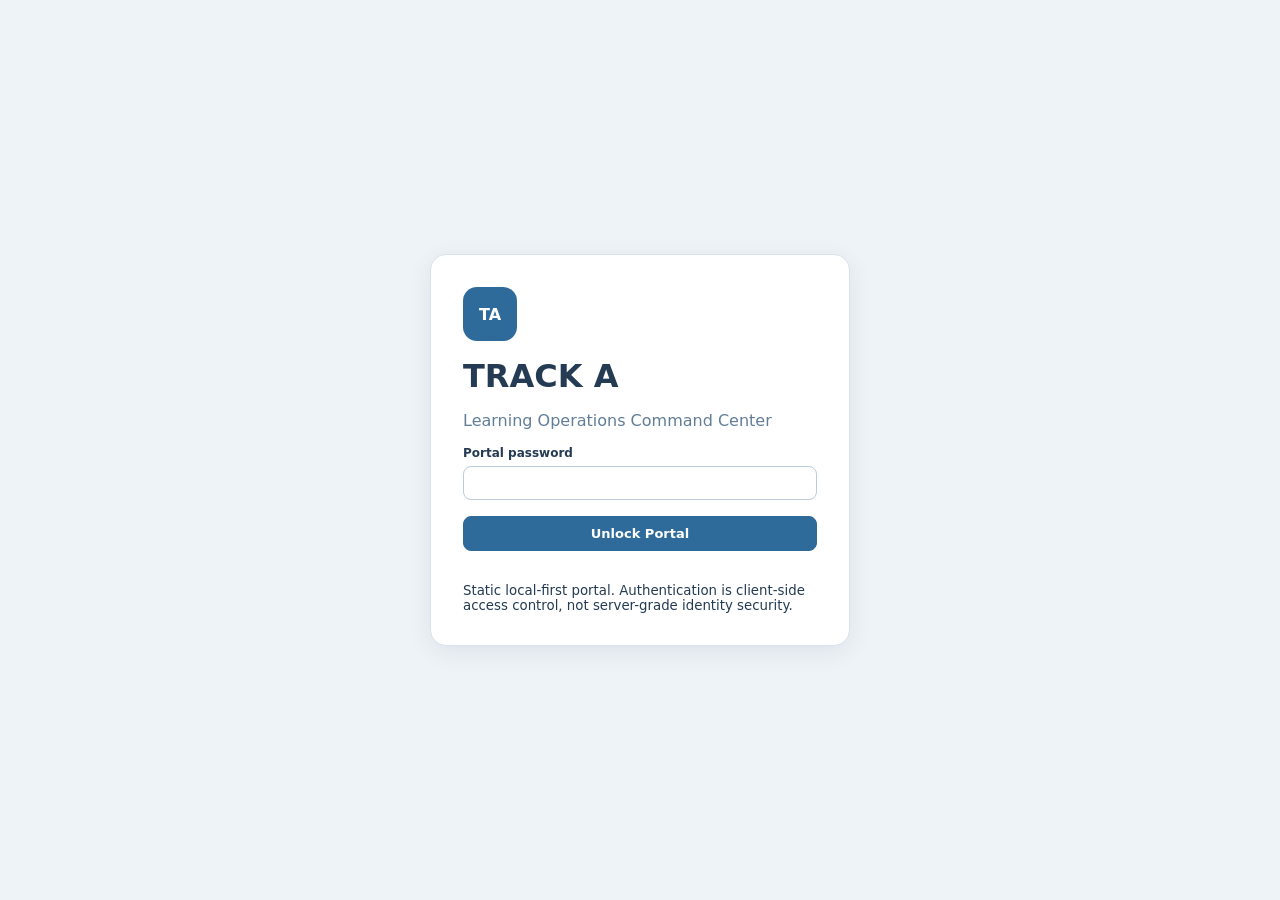
==== index.html @ 4247a79a "initial commit" ====
<!doctype html><html lang="en"><head><meta charset="utf-8"><meta name="viewport" content="width=device-width,initial-scale=1"><meta name="theme-color" content="#102a43"><title>Track A — Learning Operations Command Center</title><link rel="stylesheet" href="./css/variables.css?v=darkfix6"><link rel="stylesheet" href="./css/layout.css?v=darkfix6"><link rel="stylesheet" href="./css/components.css?v=darkfix6"><link rel="stylesheet" href="./css/responsive.css?v=darkfix6"><link rel="stylesheet" href="./css/advanced.css?v=darkfix6"></head>
<body>
<div id="login" class="auth-shell"><form id="loginForm" class="auth-card"><div class="brand-mark">TA</div><h1>TRACK A</h1><p>Learning Operations Command Center</p><label>Portal password<input id="loginPassword" type="password" autocomplete="current-password" required></label><button class="btn primary" type="submit">Unlock Portal</button><p id="loginError" class="error" role="alert"></p><small>Static local-first portal. Authentication is client-side access control, not server-grade identity security.</small></form></div>
<div id="app" class="app-shell hidden">
<aside class="sidebar"><div class="brand"><span class="brand-mark small">TA</span><div><strong>TRACK A</strong><small>Learning Operations</small></div></div><nav id="nav" aria-label="Primary"></nav><div class="sidebar-foot"><span id="saveState" class="save-state">Saved</span><button id="lockPortal" class="btn ghost">Lock Portal</button></div></aside>
<header class="topbar"><button id="menuBtn" class="icon-btn" aria-label="Toggle navigation">☰</button><div><h1 id="pageTitle">Command Center</h1><p id="pageSubtitle">Execution, evidence and readiness</p></div><div class="top-actions"><div class="theme-menu" aria-label="Theme selector">
<button class="theme-trigger" type="button" aria-label="Choose theme" title="Choose theme">◐</button>
<div class="theme-popover" role="group" aria-label="Themes">
<button class="theme-btn active" data-theme="default" type="button">Classic</button>
<button class="theme-btn" data-theme="ocean" type="button">Ocean</button>
<button class="theme-btn" data-theme="forest" type="button">Forest</button>
<button class="theme-btn" data-theme="warm" type="button">Warm</button>
<button class="theme-btn" data-theme="night" type="button">Night</button>
</div></div><span id="modeBadge" class="badge">DRAFT</span><button id="quickSession" class="btn primary">Start Focus Session</button></div></header>
<main id="view" class="view" tabindex="-1"></main>
<aside id="focusDock" class="focus-dock" aria-label="Focus clock">
  <button id="focusDockToggle" class="focus-dock-handle" type="button" aria-label="Open focus clock">◷</button>
  <div class="focus-dock-panel">
    <div class="focus-dock-head"><div><span>FOCUS CLOCK</span><strong id="focusClock">25:00</strong></div><button id="focusDockClose" class="icon-btn" type="button">×</button></div>
    <div class="focus-presets"><button data-focus-min="25" type="button">25m</button><button data-focus-min="50" type="button">50m</button><button data-focus-min="90" type="button">90m</button></div>
    <div class="focus-actions"><button id="focusStart" class="btn primary" type="button">Start</button><button id="focusPause" class="btn" type="button">Pause</button><button id="focusReset" class="btn" type="button">Reset</button></div>
<button id="deepFocusToggle" class="btn focus-wide" type="button">Enter Deep Focus</button>
<label class="focus-objective">Distraction parking lot<input id="quickDistraction" type="text" placeholder="Capture it and return to study"></label>
<div id="quickDistractionList" class="quick-distraction-list"></div>
    <label class="focus-objective">Current objective<input id="focusObjective" type="text" placeholder="One clear outcome for this session"></label>
    <blockquote id="focusQuote" class="focus-quote"></blockquote>
    <button id="newQuote" class="quote-refresh" type="button">Another thought</button>
  </div>
</aside>
</div>
<div id="toast" class="toast" role="status" aria-live="polite"></div>
<div id="modalRoot"></div>
<script src="./app.bundle.js?v=darkfix6"></script></body></html>
---- css/variables.css ----
:root{--navy:#102a43;--blue:#2f6b9a;--cyan:#4c9fbe;--green:#3f8f62;--amber:#d99b2b;--orange:#d66a3a;--purple:#7057a3;--red:#b84a4a;--ink:#243b53;--muted:#627d98;--bg:#f4f7fa;--surface:#fff;--line:#d9e2ec;--soft:#eaf2f8;--radius:12px;--shadow:0 6px 24px rgba(16,42,67,.08);--sidebar:250px;--focus:0 0 0 3px rgba(47,107,154,.22)}*{box-sizing:border-box}html{font-family:Inter,ui-sans-serif,system-ui,-apple-system,"Segoe UI",sans-serif;color:var(--ink);background:var(--bg)}body{margin:0}button,input,select,textarea{font:inherit}button:focus-visible,input:focus-visible,select:focus-visible,textarea:focus-visible,a:focus-visible{outline:none;box-shadow:var(--focus)}.hidden{display:none!important}
---- css/layout.css ----
.app-shell{min-height:100vh;display:grid;grid-template-columns:var(--sidebar) 1fr;grid-template-rows:72px 1fr}.sidebar{grid-row:1/3;background:var(--navy);color:#fff;padding:18px 12px;display:flex;flex-direction:column;position:sticky;top:0;height:100vh;z-index:20}.brand{display:flex;align-items:center;gap:10px;padding:0 8px 18px}.brand small,.brand strong{display:block}.brand small{opacity:.72;font-size:11px;margin-top:2px}.brand-mark{display:grid;place-items:center;width:54px;height:54px;border-radius:14px;background:var(--blue);color:#fff;font-weight:800}.brand-mark.small{width:38px;height:38px;border-radius:10px}.sidebar nav{display:grid;gap:3px;overflow:auto;padding-right:2px}.nav-btn{border:0;background:transparent;color:#d9e2ec;text-align:left;padding:9px 10px;border-radius:8px;font-size:13px;cursor:pointer}.nav-btn:hover,.nav-btn.active{background:rgba(255,255,255,.12);color:#fff}.sidebar-foot{margin-top:auto;display:grid;gap:8px;padding-top:12px}.topbar{grid-column:2;display:flex;align-items:center;gap:14px;padding:0 24px;background:rgba(255,255,255,.96);border-bottom:1px solid var(--line);position:sticky;top:0;z-index:15}.topbar h1{font-size:18px;margin:0}.topbar p{font-size:12px;color:var(--muted);margin:2px 0 0}.top-actions{margin-left:auto;display:flex;align-items:center;gap:10px}.view{grid-column:2;padding:24px;max-width:1600px;width:100%;margin:0 auto}.grid{display:grid;gap:16px}.grid.kpis{grid-template-columns:repeat(4,minmax(0,1fr))}.grid.two{grid-template-columns:repeat(2,minmax(0,1fr))}.grid.three{grid-template-columns:repeat(3,minmax(0,1fr))}.span-2{grid-column:span 2}.section-stack{display:grid;gap:18px}.auth-shell{min-height:100vh;display:grid;place-items:center;padding:20px;background:#eef3f7}.auth-card{width:min(420px,100%);background:#fff;padding:32px;border:1px solid var(--line);border-radius:16px;box-shadow:var(--shadow);display:grid;gap:16px}.auth-card h1{margin:0}.auth-card p{margin:0;color:var(--muted)}
---- css/components.css ----
.card{background:var(--surface);border:1px solid var(--line);border-radius:var(--radius);box-shadow:var(--shadow);padding:18px;min-width:0}.card h2,.card h3{margin:0 0 12px}.card h2{font-size:16px}.card h3{font-size:14px}.kpi{padding:16px}.kpi .label{font-size:11px;color:var(--muted);text-transform:uppercase;letter-spacing:.05em}.kpi .value{font-size:26px;font-weight:750;margin-top:6px}.kpi .hint{font-size:11px;color:var(--muted);margin-top:3px}.btn{border:1px solid var(--line);background:#fff;color:var(--ink);padding:9px 13px;border-radius:8px;cursor:pointer;font-weight:650;font-size:13px}.btn:hover{filter:brightness(.98)}.btn.primary{background:var(--blue);border-color:var(--blue);color:#fff}.btn.danger{background:var(--red);border-color:var(--red);color:#fff}.btn.ghost{background:transparent;color:inherit;border-color:rgba(255,255,255,.22)}.btn:disabled{opacity:.5;cursor:not-allowed}.icon-btn{border:0;background:transparent;font-size:20px;cursor:pointer;display:none}.badge,.status{display:inline-flex;align-items:center;border-radius:999px;padding:4px 8px;font-size:11px;font-weight:700;background:var(--soft);color:var(--blue)}.status.mastered{background:#e5f4ea;color:#276c45}.status.review{background:#fff4d6;color:#8b6200}.status.learning{background:#e6f1f8;color:#285d82}.status.blocked{background:#f8e7e7;color:#8b3030}.toolbar{display:flex;gap:10px;align-items:center;flex-wrap:wrap;margin-bottom:14px}.toolbar .grow{flex:1}.field,label{display:grid;gap:6px;font-size:12px;font-weight:650;color:var(--ink)}input,select,textarea{width:100%;border:1px solid #bcccdc;border-radius:8px;background:#fff;padding:9px 10px;color:var(--ink)}textarea{min-height:92px;resize:vertical}.form-grid{display:grid;grid-template-columns:repeat(2,minmax(0,1fr));gap:14px}.table-wrap{overflow:auto;border:1px solid var(--line);border-radius:10px;background:#fff}table{border-collapse:collapse;width:100%;font-size:12px}th{position:sticky;top:0;background:#edf3f8;color:var(--navy);text-align:left;padding:10px;border-bottom:1px solid var(--line);white-space:nowrap}td{padding:9px 10px;border-bottom:1px solid #edf2f7;vertical-align:top}tr:hover td{background:#fafcfe}.progress{height:8px;background:#e8eef4;border-radius:999px;overflow:hidden}.progress>span{display:block;height:100%;background:var(--green)}.chart{width:100%;height:260px;display:block}.empty{padding:28px;text-align:center;color:var(--muted);border:1px dashed #bcccdc;border-radius:10px}.callout{border-left:4px solid var(--blue);background:#f6f9fc;padding:12px 14px;border-radius:8px}.callout.warn{border-color:var(--amber)}.callout.danger{border-color:var(--red)}.list{display:grid;gap:8px}.list-item{padding:11px;border:1px solid var(--line);border-radius:8px;background:#fff}.list-item strong{display:block}.list-item small{color:var(--muted)}.metric-row{display:grid;grid-template-columns:180px 1fr 55px;gap:10px;align-items:center;margin:10px 0;font-size:12px}.timer{font-size:44px;font-variant-numeric:tabular-nums;font-weight:750;letter-spacing:.03em}.focus-mode .sidebar,.focus-mode .topbar .top-actions{display:none}.focus-mode .app-shell{grid-template-columns:1fr}.focus-mode .topbar,.focus-mode .view{grid-column:1}.toast{position:fixed;right:20px;bottom:20px;background:var(--navy);color:#fff;padding:11px 14px;border-radius:8px;opacity:0;transform:translateY(8px);transition:.2s;z-index:100}.toast.show{opacity:1;transform:none}.modal-backdrop{position:fixed;inset:0;background:rgba(16,42,67,.55);display:grid;place-items:center;padding:20px;z-index:90}.modal{background:#fff;width:min(760px,100%);max-height:88vh;overflow:auto;border-radius:14px;padding:22px;box-shadow:var(--shadow)}.modal-head{display:flex;align-items:center;justify-content:space-between;gap:12px}.diff{font-family:ui-monospace,SFMono-Regular,Consolas,monospace;font-size:12px;white-space:pre-wrap;background:#f7f9fb;padding:12px;border-radius:8px}.save-state{font-size:11px;color:#d9e2ec}.error{color:var(--red)!important;font-size:12px}.note-card{display:grid;gap:8px}.note-meta{display:flex;gap:8px;color:var(--muted);font-size:11px}.scenario-step{counter-increment:step}.scenario-step::before{content:counter(step);display:inline-grid;place-items:center;width:22px;height:22px;background:var(--blue);color:#fff;border-radius:50%;margin-right:8px;font-size:11px}.scenario-flow{counter-reset:step;display:grid;gap:10px}.pill-row{display:flex;gap:6px;flex-wrap:wrap}.pill{font-size:11px;padding:4px 7px;border-radius:999px;background:#edf3f8}.commit-item{display:flex;justify-content:space-between;gap:12px;padding:9px 0;border-bottom:1px solid var(--line)}
---- css/responsive.css ----
@media(max-width:1100px){.grid.kpis{grid-template-columns:repeat(2,1fr)}.grid.three{grid-template-columns:1fr 1fr}.span-2{grid-column:auto}}@media(max-width:760px){.app-shell{grid-template-columns:1fr;grid-template-rows:64px 1fr}.sidebar{position:fixed;left:-270px;width:250px;transition:.2s}.sidebar.open{left:0}.topbar,.view{grid-column:1}.view{padding:14px}.topbar{padding:0 14px}.icon-btn{display:block}.topbar p{display:none}.top-actions .badge{display:none}.grid.kpis,.grid.two,.grid.three,.form-grid{grid-template-columns:1fr}.metric-row{grid-template-columns:120px 1fr 45px}.timer{font-size:36px}.table-wrap table{min-width:760px}.auth-card{padding:24px}}
---- css/advanced.css ----
/* Advanced command-center layer */
:root{--surface-2:#f7fafc;--ring-track:#e6edf3;--shadow-soft:0 8px 28px rgba(16,42,67,.08)}
body[data-theme="ocean"]{--bg:#eef7fb;--surface:#fff;--navy:#123b56;--blue:#287aa1;--green:#3b8c78}
body[data-theme="forest"]{--bg:#f2f7f3;--surface:#fff;--navy:#173f35;--blue:#3d7568;--green:#4f8a61}
body[data-theme="warm"]{--bg:#fff8ef;--surface:#fffdf9;--navy:#50372c;--blue:#8a6249;--green:#73865b}
body[data-theme="night"]{--bg:#111923;--surface:#182431;--navy:#e7f0f7;--blue:#63a9d2;--green:#70bd8d;--ink:#e6edf3;--muted:#9fb3c8;--line:#2d4052;--surface-2:#1e2c3a;--ring-track:#2a3c4d}
body{background:var(--bg);color:var(--ink);transition:background .2s ease}
.card{box-shadow:var(--shadow-soft)}
.dashboard-hero{display:grid;grid-template-columns:minmax(0,1.6fr) minmax(280px,.8fr);gap:18px;padding:22px;border:1px solid var(--line);background:var(--surface);border-radius:16px}
.hero-copy h2{font-size:clamp(22px,2.4vw,34px);margin:0 0 8px;color:var(--navy)}
.hero-copy p{max-width:720px;color:var(--muted);margin:0}
.hero-actions{display:flex;gap:10px;flex-wrap:wrap;margin-top:18px}
.quote-panel{border-left:4px solid var(--blue);padding:12px 14px;background:var(--surface-2);border-radius:8px}
.quote-panel blockquote{margin:0;font-size:15px;line-height:1.55}
.quote-panel cite{display:block;margin-top:8px;color:var(--muted);font-size:12px}
.progress-ring{--p:0;--ring:var(--green);width:104px;height:104px;border-radius:50%;display:grid;place-items:center;background:conic-gradient(var(--ring) calc(var(--p)*1%),var(--ring-track) 0);position:relative;margin:auto}
.progress-ring:after{content:"";position:absolute;inset:10px;border-radius:50%;background:var(--surface)}
.progress-ring .ring-value{position:relative;z-index:1;font-size:22px;font-weight:800;color:var(--navy)}
.ring-label{text-align:center;margin-top:8px;font-size:12px;color:var(--muted)}
.ring-grid{display:grid;grid-template-columns:repeat(4,minmax(120px,1fr));gap:14px}
.activity-grid{display:grid;grid-template-columns:repeat(15,1fr);gap:5px;min-height:86px;align-content:center}
.activity-cell{aspect-ratio:1;border-radius:3px;background:var(--ring-track);min-width:8px}
.activity-cell.l1{background:#cfe8d7}.activity-cell.l2{background:#91c9a3}.activity-cell.l3{background:#5aa475}.activity-cell.l4{background:#337d55}
.insight-grid{display:grid;grid-template-columns:repeat(3,minmax(0,1fr));gap:14px}
.insight{padding:14px;border:1px solid var(--line);border-radius:10px;background:var(--surface-2)}
.insight strong{display:block;color:var(--navy);margin-bottom:5px}
.insight small{color:var(--muted);line-height:1.45}
.progress-track{height:10px;background:var(--ring-track);border-radius:999px;overflow:hidden}
.progress-fill{height:100%;background:var(--green);border-radius:999px;min-width:0;transition:width .25s ease}
.mini-stat{display:flex;justify-content:space-between;gap:12px;align-items:center;padding:10px 0;border-bottom:1px solid var(--line)}
.mini-stat:last-child{border-bottom:0}
.top-tool{display:flex;align-items:center;gap:6px}
.compact-select{width:auto;min-width:110px;padding:8px 10px}
.audio-btn.active{border-color:var(--green);color:var(--green)}
.achievement-grid{display:grid;grid-template-columns:repeat(4,minmax(0,1fr));gap:10px}
.achievement{padding:12px;border:1px solid var(--line);border-radius:10px;background:var(--surface-2)}
.achievement.locked{opacity:.5}
.achievement strong{display:block;font-size:13px;color:var(--navy)}
.achievement small{color:var(--muted)}
.daily-plan{display:grid;grid-template-columns:repeat(3,minmax(0,1fr));gap:12px}
.daily-plan .step{padding:14px;border:1px solid var(--line);border-radius:10px;background:var(--surface-2)}
.daily-plan .num{font-weight:800;color:var(--blue);font-size:12px}
.autosave-pill{font-size:11px;color:var(--muted);padding:6px 9px;border:1px solid var(--line);border-radius:999px;background:var(--surface)}
@media(max-width:1100px){.ring-grid{grid-template-columns:repeat(2,1fr)}.achievement-grid{grid-template-columns:repeat(2,1fr)}.dashboard-hero{grid-template-columns:1fr}.insight-grid{grid-template-columns:1fr}}
@media(max-width:720px){.ring-grid,.achievement-grid,.daily-plan{grid-template-columns:1fr 1fr}.activity-grid{grid-template-columns:repeat(10,1fr)}.top-tool{display:none}}
@media(max-width:480px){.ring-grid,.achievement-grid,.daily-plan{grid-template-columns:1fr}}

.recommend-banner{display:flex;align-items:center;justify-content:space-between;gap:18px;padding:15px 17px;border:1px solid var(--line);border-left:4px solid var(--green);background:var(--surface);border-radius:12px;box-shadow:var(--shadow-soft)}
.recommend-banner strong{display:block;color:var(--navy);font-size:16px;margin-bottom:4px}.recommend-banner small{color:var(--muted)}
.learning-toolbar{position:sticky;top:72px;z-index:8;background:var(--bg);padding:10px 0}.learning-toolbar input{min-width:260px;flex:1}.learning-toolbar select{min-width:180px}
.task-list{display:grid;gap:8px}.task-row{display:flex!important;align-items:flex-start;gap:10px;padding:11px 12px;border:1px solid var(--line);border-radius:9px;background:var(--surface-2);cursor:pointer}.task-row input{width:18px;height:18px;margin-top:1px;flex:0 0 auto}.task-row span{line-height:1.45}
.check-cell{text-align:center}.check-cell input{width:18px;height:18px}
.recording-preview{width:100%;max-width:680px}
button:disabled{opacity:.5;cursor:not-allowed}
.table-wrap select,.table-wrap input{min-height:38px}
@media(max-width:720px){.recommend-banner{align-items:flex-start;flex-direction:column}.learning-toolbar{position:static}.learning-toolbar input,.learning-toolbar select{min-width:100%;width:100%}}

/* Interview Practice Studio */
.studio-grid{display:grid;grid-template-columns:minmax(0,1.05fr) minmax(360px,.95fr);gap:18px;align-items:start}
.studio-preview{width:100%;max-height:480px;background:#0b1118;border-radius:12px;border:1px solid var(--line)}
.framework-list{margin:0;padding-left:20px;display:grid;gap:8px;line-height:1.45}
.recording-library{display:grid;grid-template-columns:repeat(2,minmax(0,1fr));gap:14px}
.recording-card{border:1px solid var(--line);border-radius:12px;background:var(--surface-2);padding:14px;display:grid;gap:11px;min-width:0}
.recording-meta{display:grid;gap:4px}.recording-meta small{color:var(--muted)}
.library-media{width:100%;max-height:300px;background:#0b1118;border-radius:8px}.library-audio{width:100%}
.transcript-text{white-space:pre-wrap;line-height:1.55;max-height:220px;overflow:auto;padding:10px;background:var(--surface);border:1px solid var(--line);border-radius:8px}
.question-book-grid{display:grid;grid-template-columns:repeat(2,minmax(0,1fr));gap:14px}
.question-card{border:1px solid var(--line);border-radius:12px;background:var(--surface);padding:16px;display:grid;gap:12px;box-shadow:var(--shadow-soft)}
.question-card-head{display:flex;align-items:flex-start;justify-content:space-between;gap:14px}.question-card h3{font-size:16px;line-height:1.4;margin:8px 0 0;color:var(--navy)}
.favorite-toggle,.inline-check{display:flex!important;flex-direction:row!important;align-items:center;gap:7px;white-space:nowrap}.favorite-toggle input,.inline-check input{width:17px;height:17px}
.question-card textarea{min-height:90px}
@media(max-width:1100px){.studio-grid{grid-template-columns:1fr}.recording-library,.question-book-grid{grid-template-columns:1fr}}

/* Learning Intelligence */
.intelligence-hero{display:flex;align-items:center;justify-content:space-between;gap:20px;padding:22px;border:1px solid var(--line);border-radius:16px;background:var(--surface);box-shadow:var(--shadow-soft)}
.intelligence-hero h2{margin:8px 0 5px;color:var(--navy);font-size:28px}.intelligence-hero p{margin:0;color:var(--muted);max-width:760px}
.intel-score{width:120px;height:120px;border-radius:50%;display:grid;place-content:center;text-align:center;background:var(--surface-2);border:10px solid var(--green)}
.intel-score strong{font-size:30px;color:var(--navy)}.intel-score span{font-size:11px;color:var(--muted)}
.smart-plan{display:grid;gap:8px}.smart-plan-row{display:grid;grid-template-columns:36px 1fr auto;gap:12px;align-items:center;padding:12px;border:1px solid var(--line);border-radius:10px;background:var(--surface-2)}
.plan-order{width:30px;height:30px;border-radius:50%;display:grid;place-items:center;background:var(--navy);color:white;font-weight:800}.smart-plan-row small{display:block;color:var(--muted);margin-top:3px}.plan-minutes{font-weight:800;color:var(--blue)}
.risk-grid{display:grid;grid-template-columns:repeat(3,minmax(0,1fr));gap:12px}.risk-card{padding:14px;border-radius:10px;border:1px solid var(--line);background:var(--surface-2)}.risk-card p{margin:6px 0 0;color:var(--muted);line-height:1.45}.risk-card.high{border-left:4px solid #b94a48}.risk-card.medium{border-left:4px solid #d99b2b}.risk-card.good{border-left:4px solid var(--green)}
.weak-list{display:grid;gap:8px}.weak-row{display:grid;grid-template-columns:44px 1fr 52px;align-items:center;gap:10px;padding:11px;border-bottom:1px solid var(--line)}.weak-rank{font-weight:800;color:var(--muted)}.weak-row small{display:block;color:var(--muted);margin-top:3px}.weak-score{text-align:center;font-weight:800;padding:6px;border-radius:8px;background:var(--surface-2)}
.question-recs{display:grid;grid-template-columns:repeat(2,minmax(0,1fr));gap:12px}.question-rec{display:grid;gap:8px;padding:14px;border:1px solid var(--line);border-radius:10px;background:var(--surface-2)}.question-rec small{color:var(--muted)}.question-rec .btn{justify-self:start}
@media(max-width:900px){.risk-grid,.question-recs{grid-template-columns:1fr}.intelligence-hero{align-items:flex-start}.intel-score{width:90px;height:90px;flex:0 0 auto}}
@media(max-width:600px){.intelligence-hero{flex-direction:column}.smart-plan-row{grid-template-columns:32px 1fr}.plan-minutes{grid-column:2}}

/* UI Control Edition — managed Learning Path */
.learning-control-panel{position:sticky;top:72px;z-index:9;display:grid;gap:10px;padding:12px;border:1px solid var(--line);border-radius:12px;background:color-mix(in srgb,var(--surface) 96%,transparent);box-shadow:var(--shadow-soft);backdrop-filter:blur(10px)}
.learning-search input{width:100%;min-height:44px}
.status-filter-bar{display:flex;gap:7px;flex-wrap:wrap}
.filter-btn{appearance:none;border:1px solid var(--line);background:var(--surface);color:var(--ink);padding:8px 12px;border-radius:999px;font:inherit;font-size:12px;font-weight:700;cursor:pointer}
.filter-btn:hover{border-color:var(--blue)}.filter-btn.active{background:var(--navy);border-color:var(--navy);color:#fff}
.save-strip{display:flex;justify-content:flex-end;align-items:center;gap:8px;border-top:1px solid var(--line);padding-top:10px}
.learning-table{table-layout:fixed;width:100%;min-width:1120px}
.learning-table th:nth-child(1){width:28%}.learning-table th:nth-child(2){width:15%}.learning-table th:nth-child(3){width:11%}.learning-table th:nth-child(4){width:9%}.learning-table th:nth-child(5){width:9%}.learning-table th:nth-child(6){width:9%}.learning-table th:nth-child(7){width:19%}
.learning-table td{vertical-align:middle;padding:12px 10px}.learning-table td:first-child strong{display:block;margin:4px 0}.learning-table td:first-child small{display:block;color:var(--muted);line-height:1.35}
.stage-mini{display:inline-block;font-size:10px;font-weight:800;letter-spacing:.03em;color:var(--blue);text-transform:uppercase}
.status-pill,.mastery-badge{display:inline-flex;align-items:center;justify-content:center;min-height:28px;padding:5px 9px;border-radius:999px;font-size:11px;font-weight:800;white-space:nowrap;border:1px solid var(--line);background:var(--surface-2)}
.status-learning{border-color:#4e91b8}.status-quick-practice{border-color:#8b6cb8}.status-review{border-color:#d49a32}.status-completed{border-color:#4f9c70}.status-mastered{background:var(--green);border-color:var(--green);color:white}
.mastery-badge.passed{background:var(--green);border-color:var(--green);color:white}
.confidence-meter{display:flex;gap:4px;align-items:center}.confidence-meter span{width:9px;height:22px;border-radius:4px;background:var(--ring-track)}.confidence-meter span.filled{background:var(--blue)}
.row-actions{display:flex;gap:5px;flex-wrap:wrap}.btn.small{padding:7px 9px;font-size:11px;min-height:32px}
.topic-editor{display:grid;gap:16px;min-width:min(720px,80vw)}.editor-summary{padding:14px;border:1px solid var(--line);border-radius:10px;background:var(--surface-2)}.editor-summary h3{margin:8px 0}.editor-summary p{margin:6px 0;color:var(--muted);line-height:1.45}
.choice-grid{display:grid;grid-template-columns:repeat(3,minmax(0,1fr));gap:7px;margin-top:7px}.choice-btn,.confidence-btn{appearance:none;border:1px solid var(--line);background:var(--surface);color:var(--ink);border-radius:8px;padding:10px;font:inherit;font-weight:700;cursor:pointer}.choice-btn.active,.confidence-btn.active{background:var(--navy);border-color:var(--navy);color:white}
.confidence-buttons{display:grid;grid-template-columns:repeat(5,1fr);gap:7px;margin-top:7px}.mastery-toggle{display:flex!important;flex-direction:row!important;align-items:center;gap:8px}.mastery-toggle input{width:18px;height:18px}
.managed-table{border:1px solid var(--line);border-radius:12px;background:var(--surface);box-shadow:var(--shadow-soft)}
@media(max-width:900px){.learning-control-panel{position:static}.save-strip{justify-content:flex-start;flex-wrap:wrap}.choice-grid{grid-template-columns:repeat(2,1fr)}.topic-editor{min-width:0;width:100%}}

/* ===== VISIBLY REBUILT UI V2 ===== */
:root{--ui-radius:14px;--ui-gap:14px}
.app-shell{grid-template-columns:248px minmax(0,1fr)}
.sidebar{padding:18px 12px;background:linear-gradient(180deg,var(--navy),color-mix(in srgb,var(--navy) 88%,#000));border-right:1px solid color-mix(in srgb,var(--line) 45%,transparent)}
.brand{padding:6px 8px 18px;margin-bottom:8px;border-bottom:1px solid rgba(255,255,255,.12)}
#nav{display:grid;gap:4px}#nav button{min-height:42px;border-radius:9px;padding:0 12px;font-weight:650;letter-spacing:.005em}#nav button.active{box-shadow:inset 3px 0 0 #fff;background:rgba(255,255,255,.15)}
.topbar{min-height:76px;padding:10px 22px;border-bottom:1px solid var(--line);box-shadow:0 4px 16px rgba(16,42,67,.05)}
.topbar h1{font-size:20px}.topbar p{font-size:12px;margin-top:3px}
.top-actions{gap:8px}.theme-switcher{display:flex;gap:4px;padding:4px;border:1px solid var(--line);border-radius:10px;background:var(--surface-2)}
.theme-btn{border:0;background:transparent;color:var(--muted);padding:7px 9px;border-radius:7px;font:inherit;font-size:11px;font-weight:800;cursor:pointer}
.theme-btn.active{background:var(--surface);color:var(--navy);box-shadow:0 1px 5px rgba(16,42,67,.12)}
.build-badge{display:inline-flex;padding:5px 8px;border-radius:999px;background:#172b4d;color:#fff;font-size:10px;font-weight:900;letter-spacing:.08em}
.view{padding:20px 22px 36px;max-width:1800px;width:100%;margin:0 auto}
.section-stack{gap:16px}.card{border-radius:var(--ui-radius);padding:17px 18px;border:1px solid var(--line);box-shadow:0 5px 18px rgba(16,42,67,.055)}.card>h2{font-size:14px;text-transform:uppercase;letter-spacing:.035em;margin-bottom:14px}
.grid.kpis{grid-template-columns:repeat(4,minmax(0,1fr));gap:12px}.kpi{min-height:118px;border-radius:12px}
.recommend-banner{padding:17px 18px;border-left-width:5px}
.learning-control-panel{top:84px;padding:14px;gap:12px}
.status-filter-bar{gap:6px}.filter-btn{border-radius:8px;padding:9px 12px}.filter-btn.active{box-shadow:0 4px 10px rgba(16,42,67,.15)}
.save-strip{background:var(--surface-2);margin:0 -2px -2px;padding:10px;border-radius:9px;border-top:0}
.managed-table{overflow:hidden}.learning-table thead th{position:sticky;top:0;background:var(--surface-2);z-index:2;height:46px}.learning-table tbody tr:hover{background:color-mix(in srgb,var(--blue) 4%,var(--surface))}
.row-actions{flex-wrap:nowrap}.row-actions .btn{white-space:nowrap}
.modal{border-radius:16px;max-width:860px;width:min(860px,calc(100vw - 30px));box-shadow:0 24px 80px rgba(0,0,0,.28)}
.modal-head{padding-bottom:12px;border-bottom:1px solid var(--line)}
.choice-btn,.confidence-btn{min-height:44px}.choice-btn:hover,.confidence-btn:hover{border-color:var(--blue);transform:translateY(-1px)}
/* dashboard alignment */
.insight-grid,.risk-grid,.question-recs,.recording-library,.question-book-grid{align-items:stretch}
.insight,.risk-card,.question-rec,.recording-card,.question-card{height:100%}
@media(max-width:1250px){.theme-switcher{display:none}.grid.kpis{grid-template-columns:repeat(2,minmax(0,1fr))}}
@media(max-width:760px){.app-shell{grid-template-columns:1fr}.view{padding:14px}.topbar{padding:9px 12px}.grid.kpis{grid-template-columns:1fr}.build-badge{display:none}.row-actions{flex-wrap:wrap}}

/* =========================================================
   FULL UI V3 — SHARED CONTROL SYSTEM FOR EVERY MODULE
   ========================================================= */
.module-shell{display:grid;gap:14px;min-width:0}
.module-actionbar{position:sticky;top:76px;z-index:18;display:flex;align-items:center;justify-content:space-between;gap:14px;min-height:58px;padding:9px 12px;border:1px solid var(--line);border-radius:12px;background:color-mix(in srgb,var(--surface) 96%,transparent);box-shadow:0 5px 18px rgba(16,42,67,.07);backdrop-filter:blur(12px)}
.module-context{display:flex;align-items:center;gap:10px;min-width:0}.module-context>div{display:grid;gap:2px}.module-context strong{font-size:13px;color:var(--navy)}.module-context small{font-size:11px;color:var(--muted);white-space:nowrap;overflow:hidden;text-overflow:ellipsis;max-width:620px}
.module-dot{width:10px;height:10px;border-radius:50%;background:var(--green);box-shadow:0 0 0 4px color-mix(in srgb,var(--green) 16%,transparent)}
.module-actions{display:flex;gap:6px;flex:0 0 auto}.module-actions .btn.active{background:var(--navy);color:#fff;border-color:var(--navy)}
.control-guide-grid{display:grid;grid-template-columns:repeat(3,minmax(0,1fr));gap:10px}.control-guide{padding:13px;border:1px solid var(--line);border-radius:10px;background:var(--surface-2)}.control-guide small{display:block;color:var(--muted);line-height:1.45;margin-top:5px}

/* Universal button replacement for short dropdowns */
.enhanced-select-source{position:absolute!important;opacity:0!important;pointer-events:none!important;width:1px!important;height:1px!important}
.segmented-control{display:flex;gap:5px;flex-wrap:wrap;padding:4px;border:1px solid var(--line);border-radius:10px;background:var(--surface-2);width:fit-content;max-width:100%}
.segment-btn{appearance:none;border:0;background:transparent;color:var(--muted);padding:7px 10px;border-radius:7px;font:inherit;font-size:11px;font-weight:800;cursor:pointer;white-space:nowrap;transition:background .12s ease,color .12s ease,box-shadow .12s ease}
.segment-btn:hover{background:color-mix(in srgb,var(--blue) 9%,var(--surface));color:var(--navy)}
.segment-btn.active{background:var(--navy);color:#fff;box-shadow:0 2px 7px rgba(16,42,67,.18)}
label>.segmented-control{margin-top:6px}
.edit-mode .managed-input{outline:2px solid color-mix(in srgb,var(--blue) 34%,transparent);outline-offset:1px}
.edit-mode .segmented-control{box-shadow:0 0 0 2px color-mix(in srgb,var(--blue) 22%,transparent)}
.managed-input:focus{border-color:var(--blue);box-shadow:0 0 0 3px color-mix(in srgb,var(--blue) 13%,transparent)}

/* Consistent module geometry */
.module-shell .grid.two,.module-shell .grid.three,.module-shell .grid.kpis{align-items:stretch}
.module-shell .grid.two>.card,.module-shell .grid.three>.card,.module-shell .grid.kpis>.kpi{height:100%}
.module-shell .toolbar{align-items:center;gap:8px}
.module-shell form.card{border-radius:14px}
.module-shell textarea{resize:vertical;min-height:92px}
.module-shell .list{gap:8px}.module-shell .list-item{border-radius:9px}
.module-shell table{font-size:12px}.module-shell th{height:44px;vertical-align:middle}.module-shell td{vertical-align:middle}
.module-shell .empty{min-height:110px;display:grid;place-items:center;text-align:center}

/* Command Center */
.module-command .grid.kpis{grid-template-columns:repeat(4,minmax(0,1fr))}
.module-command .kpi{min-height:112px;display:grid;align-content:center}
.module-command canvas.chart{min-height:250px;max-height:320px}

/* Intelligence */
.module-intelligence .intelligence-hero{min-height:160px}
.module-intelligence .smart-plan-row{min-height:66px}
.module-intelligence .risk-grid{grid-template-columns:repeat(3,minmax(0,1fr))}

/* Today */
.module-today .task-list{grid-template-columns:repeat(2,minmax(0,1fr))}
.module-today .task-row{min-height:58px}
.module-today .timer{font-variant-numeric:tabular-nums;letter-spacing:.04em}

/* Review */
.module-review>.grid.three{grid-template-columns:repeat(3,minmax(0,1fr))}
.module-review .card{min-height:250px}

/* Labs */
.module-labs>.grid.two{grid-template-columns:repeat(2,minmax(0,1fr))}
.module-labs .card{display:flex;flex-direction:column;gap:10px}
.module-labs .card textarea{min-height:105px}
.module-labs .segmented-control{margin-bottom:4px}

/* Simulator */
.module-simulator .scenario-flow{display:grid;grid-template-columns:repeat(2,minmax(0,1fr));gap:12px}
.module-simulator .scenario-step{padding:12px;border:1px solid var(--line);border-radius:10px;background:var(--surface-2)}
.module-simulator .scenario-step textarea{background:var(--surface)}

/* Study Log */
.module-study form.form-grid{grid-template-columns:repeat(2,minmax(0,1fr));gap:14px}
.module-study form.form-grid label:has(textarea){grid-column:span 2}
.module-study form.form-grid button[type="submit"]{grid-column:span 2;justify-self:start}
.module-study .table-wrap{border-radius:12px;border:1px solid var(--line)}

/* Habits */
.module-habits form.form-grid{grid-template-columns:repeat(2,minmax(0,1fr));gap:12px}
.module-habits form.form-grid label{padding:11px;border:1px solid var(--line);border-radius:10px;background:var(--surface-2)}
.module-habits form.form-grid .segmented-control{width:100%}
.module-habits form.form-grid button[type="submit"]{grid-column:span 2;justify-self:start}

/* Interview Center */
.module-interview .toolbar:first-of-type{padding:12px;border:1px solid var(--line);border-radius:12px;background:var(--surface)}
.module-interview .recording-preview{border-radius:10px}
.module-interview .form-grid{align-items:end}

/* Interview Studio */
.module-interviewStudio .studio-grid{gap:16px}
.module-interviewStudio .studio-grid>div{padding:14px;border:1px solid var(--line);border-radius:12px;background:var(--surface-2)}
.module-interviewStudio .recording-card{min-height:260px}

/* Question Book */
.module-questionBook .question-book-grid{grid-template-columns:repeat(2,minmax(0,1fr))}
.module-questionBook .question-card{min-height:360px}
.module-questionBook .question-card .segmented-control{width:100%}

/* Knowledge Vault */
.module-vault>.section-stack>.toolbar{padding:12px;border:1px solid var(--line);border-radius:12px;background:var(--surface)}
.module-vault .note-card{display:grid;gap:10px}
.module-vault .grid.two{grid-template-columns:repeat(2,minmax(0,1fr))}

/* Analytics */
.module-analytics .grid.kpis{grid-template-columns:repeat(4,minmax(0,1fr))}
.module-analytics canvas.chart{min-height:280px;max-height:340px}

/* Weekly Review */
.module-weekly form.form-grid{grid-template-columns:repeat(2,minmax(0,1fr));gap:14px}
.module-weekly form.form-grid label:has(textarea){min-height:150px}
.module-weekly form.form-grid .callout,.module-weekly form.form-grid button{grid-column:span 2}

/* Settings */
.module-settings>.section-stack{display:grid;grid-template-columns:repeat(2,minmax(0,1fr));align-items:start}
.module-settings>.section-stack>.card{height:100%}
.module-settings .section-stack .toolbar{flex-wrap:wrap}

/* Responsive full-module behavior */
@media(max-width:1100px){
  .module-command .grid.kpis,.module-analytics .grid.kpis{grid-template-columns:repeat(2,minmax(0,1fr))}
  .module-intelligence .risk-grid,.module-review>.grid.three{grid-template-columns:1fr}
  .module-simulator .scenario-flow{grid-template-columns:1fr}
  .module-settings>.section-stack{grid-template-columns:1fr}
  .control-guide-grid{grid-template-columns:1fr}
}
@media(max-width:760px){
  .module-actionbar{position:static;align-items:flex-start;flex-direction:column}.module-actions{width:100%;overflow-x:auto}
  .module-context small{white-space:normal}
  .module-command .grid.kpis,.module-analytics .grid.kpis,.module-labs>.grid.two,.module-questionBook .question-book-grid,.module-vault .grid.two,.module-today .task-list{grid-template-columns:1fr}
  .module-study form.form-grid,.module-habits form.form-grid,.module-weekly form.form-grid{grid-template-columns:1fr}
  .module-study form.form-grid label:has(textarea),.module-study form.form-grid button[type="submit"],.module-habits form.form-grid button[type="submit"],.module-weekly form.form-grid .callout,.module-weekly form.form-grid button{grid-column:span 1}
  .segmented-control{width:100%}.segment-btn{flex:1 1 auto}
}

/* =========================================================
   PROFESSIONAL FOCUS UI V4
   Targeted controls, calm aesthetics, focus clock
   ========================================================= */
body{
  background:
    radial-gradient(circle at 88% 8%,color-mix(in srgb,var(--green) 8%,transparent) 0,transparent 24rem),
    radial-gradient(circle at 18% 92%,color-mix(in srgb,var(--blue) 7%,transparent) 0,transparent 28rem),
    var(--bg);
}
.view{position:relative}
.view:before{content:"";position:fixed;inset:76px 0 0 248px;pointer-events:none;opacity:.18;background-image:linear-gradient(color-mix(in srgb,var(--line) 35%,transparent) 1px,transparent 1px),linear-gradient(90deg,color-mix(in srgb,var(--line) 35%,transparent) 1px,transparent 1px);background-size:32px 32px;mask-image:linear-gradient(to bottom,rgba(0,0,0,.25),transparent 45%)}
.module-shell{position:relative;z-index:1}
.module-shell>.section-stack,.module-shell>.grid{animation:module-enter .18s ease-out both}
@keyframes module-enter{from{opacity:.55;transform:translateY(3px)}to{opacity:1;transform:none}}
.card{background:color-mix(in srgb,var(--surface) 97%,transparent);backdrop-filter:blur(5px)}
.card:hover{box-shadow:0 8px 24px rgba(16,42,67,.075)}
.topbar{background:color-mix(in srgb,var(--surface) 94%,transparent);backdrop-filter:blur(14px)}
.build-badge{background:linear-gradient(135deg,var(--navy),color-mix(in srgb,var(--green) 65%,var(--navy)));letter-spacing:.06em}

/* Remove generic/repetitive V3 action-bar treatment */
.module-actionbar{display:none!important}

/* Only modules that benefit from direct option buttons use segmented controls */
.module-labs .segmented-control,.module-habits .segmented-control,.module-interview .segmented-control,.module-interviewStudio .segmented-control,.module-questionBook .segmented-control{box-shadow:none}
.module-study select,.module-simulator select,.module-review select,.module-settings select{position:static;opacity:1;pointer-events:auto;width:auto;height:auto}

/* Focus clock */
.focus-dock{position:fixed;right:18px;bottom:18px;z-index:80;display:flex;align-items:flex-end;gap:8px}
.focus-dock-handle{width:52px;height:52px;border:1px solid color-mix(in srgb,var(--green) 60%,var(--line));border-radius:50%;background:var(--navy);color:#fff;font-size:24px;cursor:pointer;box-shadow:0 10px 30px rgba(16,42,67,.24);transition:transform .15s ease}
.focus-dock-handle:hover{transform:translateY(-2px)}
.focus-dock.active-session .focus-dock-handle{box-shadow:0 0 0 6px color-mix(in srgb,var(--green) 18%,transparent),0 10px 30px rgba(16,42,67,.24)}
.focus-dock-panel{display:none;width:330px;padding:16px;border:1px solid var(--line);border-radius:16px;background:color-mix(in srgb,var(--surface) 96%,transparent);backdrop-filter:blur(18px);box-shadow:0 22px 65px rgba(16,42,67,.22)}
.focus-dock.open .focus-dock-panel{display:grid;gap:12px;animation:dock-in .16s ease-out both}
@keyframes dock-in{from{opacity:0;transform:translateY(8px) scale(.98)}to{opacity:1;transform:none}}
.focus-dock-head{display:flex;justify-content:space-between;align-items:flex-start}.focus-dock-head>div{display:grid;gap:3px}.focus-dock-head span{font-size:10px;font-weight:900;letter-spacing:.12em;color:var(--muted)}.focus-dock-head strong{font-size:38px;line-height:1;font-variant-numeric:tabular-nums;color:var(--navy)}
.focus-presets{display:grid;grid-template-columns:repeat(3,1fr);gap:6px}.focus-presets button,.quote-refresh{border:1px solid var(--line);border-radius:8px;background:var(--surface-2);color:var(--ink);padding:8px;font:inherit;font-size:11px;font-weight:800;cursor:pointer}.focus-presets button.active{background:var(--navy);color:#fff;border-color:var(--navy)}
.focus-actions{display:flex;gap:6px}.focus-actions .btn{flex:1}
.focus-objective{display:grid;gap:6px;font-size:11px;font-weight:800;color:var(--muted)}.focus-objective input{background:var(--surface-2)}
.focus-quote{margin:0;padding:12px 13px;border-left:3px solid var(--green);border-radius:0 9px 9px 0;background:var(--surface-2);font-size:12px;line-height:1.55;color:var(--ink);font-style:normal}
.quote-refresh{justify-self:start;padding:6px 9px;color:var(--muted)}

/* Targeted polish */
.module-command .kpi{position:relative;overflow:hidden}.module-command .kpi:after{content:"";position:absolute;width:54px;height:54px;border-radius:50%;right:-20px;bottom:-22px;background:color-mix(in srgb,var(--green) 10%,transparent)}
.module-today .card:first-child{border-left:4px solid var(--green)}
.module-review .grid.three>.card:first-child{border-top:3px solid #b94a48}.module-review .grid.three>.card:nth-child(2){border-top:3px solid #d99b2b}.module-review .grid.three>.card:nth-child(3){border-top:3px solid var(--green)}
.module-labs .card{border-top:3px solid color-mix(in srgb,var(--blue) 55%,var(--line))}
.module-simulator .scenario-step{transition:border-color .12s ease,background .12s ease}.module-simulator .scenario-step:focus-within{border-color:var(--blue);background:var(--surface)}
.module-habits form.form-grid label{transition:transform .12s ease,border-color .12s ease}.module-habits form.form-grid label:focus-within{border-color:var(--green);transform:translateY(-1px)}
.module-analytics canvas.chart{background:linear-gradient(180deg,color-mix(in srgb,var(--surface-2) 55%,transparent),transparent);border-radius:10px}
.module-settings>.section-stack>.card{border-top:3px solid color-mix(in srgb,var(--navy) 45%,var(--line))}

@media(max-width:760px){
  .view:before{display:none}.focus-dock{right:10px;bottom:10px}.focus-dock-panel{width:min(330px,calc(100vw - 78px))}.focus-dock-handle{width:48px;height:48px}
}

/* =========================================================
   POLISH V5 — corrected dark mode, hidden scrollbars,
   hover-only theme palette, deep focus
   ========================================================= */

/* Dark/night theme correction: sidebar and content now share a coherent dark system */
body[data-theme="night"]{
  --bg:#0d1722;
  --surface:#142231;
  --surface-2:#192b3c;
  --ink:#edf5fb;
  --muted:#9fb3c5;
  --line:#2b4053;
  --navy:#101d2a;
  --blue:#69b6df;
  --green:#58b58a;
  --ring-track:#2a4053;
}
body[data-theme="night"] .sidebar{
  background:linear-gradient(180deg,#101d2a,#0d1924);
  border-right-color:#26394a;
}
body[data-theme="night"] .nav-btn{color:#c7d7e4}
body[data-theme="night"] .nav-btn:hover{background:#1a3042;color:#fff}
body[data-theme="night"] .nav-btn.active{background:#243c4d;color:#fff}
body[data-theme="night"] .topbar,
body[data-theme="night"] .card,
body[data-theme="night"] .focus-dock-panel{background:rgba(20,34,49,.97)}
body[data-theme="night"] input,
body[data-theme="night"] textarea,
body[data-theme="night"] select{background:#101e2b;color:#edf5fb;border-color:#344b5e}
body[data-theme="night"] .btn:not(.primary){background:#1a2c3c;color:#e8f1f7;border-color:#344b5e}
body[data-theme="night"] .theme-popover{background:#142231;border-color:#344b5e}
body[data-theme="night"] .focus-dock-handle{background:#edf5fb;color:#142231}

/* Hide visual scrollbars while preserving wheel, touch and keyboard scrolling */
html,body,.sidebar,#nav,.view,.table-wrap,.modal,.theme-popover{
  scrollbar-width:none;
  -ms-overflow-style:none;
}
html::-webkit-scrollbar,body::-webkit-scrollbar,.sidebar::-webkit-scrollbar,#nav::-webkit-scrollbar,.view::-webkit-scrollbar,.table-wrap::-webkit-scrollbar,.modal::-webkit-scrollbar,.theme-popover::-webkit-scrollbar{width:0;height:0;display:none}

/* Compact theme control: options appear only on hover or keyboard focus */
.theme-menu{position:relative;display:flex;align-items:center}
.theme-trigger{width:38px;height:38px;border:1px solid var(--line);border-radius:10px;background:var(--surface-2);color:var(--ink);font-size:18px;cursor:pointer}
.theme-popover{position:absolute;right:0;top:calc(100% + 8px);display:flex;gap:4px;padding:6px;border:1px solid var(--line);border-radius:11px;background:var(--surface);box-shadow:0 14px 36px rgba(0,0,0,.18);opacity:0;visibility:hidden;transform:translateY(-4px);pointer-events:none;transition:opacity .12s ease,transform .12s ease,visibility .12s ease}
.theme-menu:hover .theme-popover,.theme-menu:focus-within .theme-popover{opacity:1;visibility:visible;transform:none;pointer-events:auto}
.theme-popover .theme-btn{min-width:58px;padding:8px 9px}
@media(max-width:1250px){.theme-menu{display:flex}.theme-popover{flex-direction:column}.theme-popover .theme-btn{min-width:100px}}

/* Deep focus: hide navigation and nonessential top controls */
body.deep-focus .sidebar{display:none}
body.deep-focus .app-shell{grid-template-columns:1fr}
body.deep-focus .topbar{grid-column:1}
body.deep-focus .view{grid-column:1}
body.deep-focus .top-actions>*:not(#quickSession){display:none}
body.deep-focus .view:before{inset-left:0}
body.deep-focus #quickSession{opacity:.65}
.focus-wide{width:100%}
.quick-distraction-list{display:grid;gap:5px}
.quick-distraction-item{padding:6px 8px;border-radius:7px;background:var(--surface-2);color:var(--muted);font-size:11px;white-space:nowrap;overflow:hidden;text-overflow:ellipsis}

/* More professional spacing in screenshot-sized desktop layouts */
@media(min-width:1200px){
  .topbar{padding-left:24px;padding-right:24px}
  .view{padding:18px 24px 36px}
  .sidebar{overflow:hidden}
  #nav{overflow-y:auto;min-height:0;padding-right:2px}
}

/* =========================================================
   DARK THEME TEXT VISIBILITY FIX V6
   ========================================================= */
body[data-theme="night"],
body[data-theme="night"] .app-shell,
body[data-theme="night"] .view,
body[data-theme="night"] main{
  color:#edf5fb;
}

body[data-theme="night"] h1,
body[data-theme="night"] h2,
body[data-theme="night"] h3,
body[data-theme="night"] h4,
body[data-theme="night"] h5,
body[data-theme="night"] h6,
body[data-theme="night"] strong,
body[data-theme="night"] b,
body[data-theme="night"] label,
body[data-theme="night"] th,
body[data-theme="night"] td,
body[data-theme="night"] .card,
body[data-theme="night"] .kpi-value,
body[data-theme="night"] .timer,
body[data-theme="night"] .question-text,
body[data-theme="night"] .topic-editor,
body[data-theme="night"] .modal,
body[data-theme="night"] .list-item{
  color:#edf5fb !important;
}

body[data-theme="night"] p,
body[data-theme="night"] small,
body[data-theme="night"] .muted,
body[data-theme="night"] .subtitle,
body[data-theme="night"] .kpi small,
body[data-theme="night"] .card small,
body[data-theme="night"] .module-context small,
body[data-theme="night"] .stage-mini + small{
  color:#aebfd0 !important;
}

body[data-theme="night"] a{
  color:#82c8ef;
}

body[data-theme="night"] input::placeholder,
body[data-theme="night"] textarea::placeholder{
  color:#7890a5;
  opacity:1;
}

body[data-theme="night"] .sidebar,
body[data-theme="night"] .sidebar *{
  color:#dce9f3;
}

body[data-theme="night"] .sidebar .brand small{
  color:#9fb3c5 !important;
}

body[data-theme="night"] #nav button{
  color:#c9d8e4 !important;
}

body[data-theme="night"] #nav button:hover,
body[data-theme="night"] #nav button.active{
  color:#ffffff !important;
}

body[data-theme="night"] .badge:not(.status-mastered),
body[data-theme="night"] .status-pill:not(.status-mastered),
body[data-theme="night"] .mastery-badge:not(.passed){
  color:#dce9f3 !important;
}

body[data-theme="night"] .btn.primary,
body[data-theme="night"] .status-mastered,
body[data-theme="night"] .mastery-badge.passed,
body[data-theme="night"] .segment-btn.active,
body[data-theme="night"] .choice-btn.active,
body[data-theme="night"] .confidence-btn.active{
  color:#ffffff !important;
}

body[data-theme="night"] table thead,
body[data-theme="night"] table th{
  background:#1b3042;
  color:#f4f8fb !important;
}

body[data-theme="night"] table tbody tr:hover{
  background:#1a2d3d;
}

body[data-theme="night"] .callout,
body[data-theme="night"] .editor-summary,
body[data-theme="night"] .control-guide,
body[data-theme="night"] .scenario-step,
body[data-theme="night"] .quick-distraction-item,
body[data-theme="night"] .focus-quote{
  color:#e5eef5 !important;
}

body[data-theme="night"] canvas{
  color-scheme:dark;
}
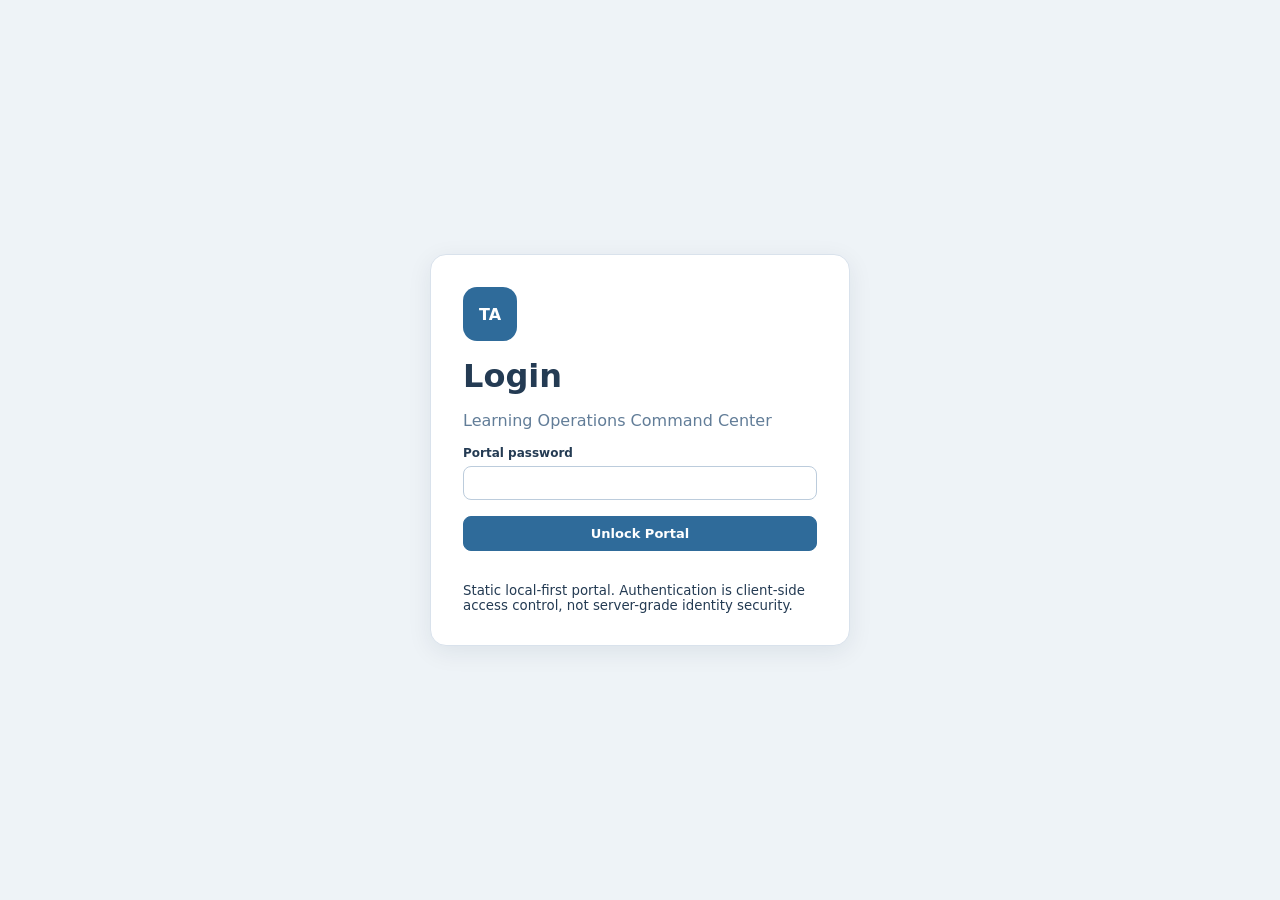
==== commit 95678ead: "Update index.html" ====
--- a/index.html
+++ b/index.html
@@ -1,6 +1,6 @@
 <!doctype html><html lang="en"><head><meta charset="utf-8"><meta name="viewport" content="width=device-width,initial-scale=1"><meta name="theme-color" content="#102a43"><title>Track A — Learning Operations Command Center</title><link rel="stylesheet" href="./css/variables.css?v=darkfix6"><link rel="stylesheet" href="./css/layout.css?v=darkfix6"><link rel="stylesheet" href="./css/components.css?v=darkfix6"><link rel="stylesheet" href="./css/responsive.css?v=darkfix6"><link rel="stylesheet" href="./css/advanced.css?v=darkfix6"></head>
 <body>
-<div id="login" class="auth-shell"><form id="loginForm" class="auth-card"><div class="brand-mark">TA</div><h1>TRACK A</h1><p>Learning Operations Command Center</p><label>Portal password<input id="loginPassword" type="password" autocomplete="current-password" required></label><button class="btn primary" type="submit">Unlock Portal</button><p id="loginError" class="error" role="alert"></p><small>Static local-first portal. Authentication is client-side access control, not server-grade identity security.</small></form></div>
+<div id="login" class="auth-shell"><form id="loginForm" class="auth-card"><div class="brand-mark">TA</div><h1>Login</h1><p>Learning Operations Command Center</p><label>Portal password<input id="loginPassword" type="password" autocomplete="current-password" required></label><button class="btn primary" type="submit">Unlock Portal</button><p id="loginError" class="error" role="alert"></p><small>Static local-first portal. Authentication is client-side access control, not server-grade identity security.</small></form></div>
 <div id="app" class="app-shell hidden">
 <aside class="sidebar"><div class="brand"><span class="brand-mark small">TA</span><div><strong>TRACK A</strong><small>Learning Operations</small></div></div><nav id="nav" aria-label="Primary"></nav><div class="sidebar-foot"><span id="saveState" class="save-state">Saved</span><button id="lockPortal" class="btn ghost">Lock Portal</button></div></aside>
 <header class="topbar"><button id="menuBtn" class="icon-btn" aria-label="Toggle navigation">☰</button><div><h1 id="pageTitle">Command Center</h1><p id="pageSubtitle">Execution, evidence and readiness</p></div><div class="top-actions"><div class="theme-menu" aria-label="Theme selector">
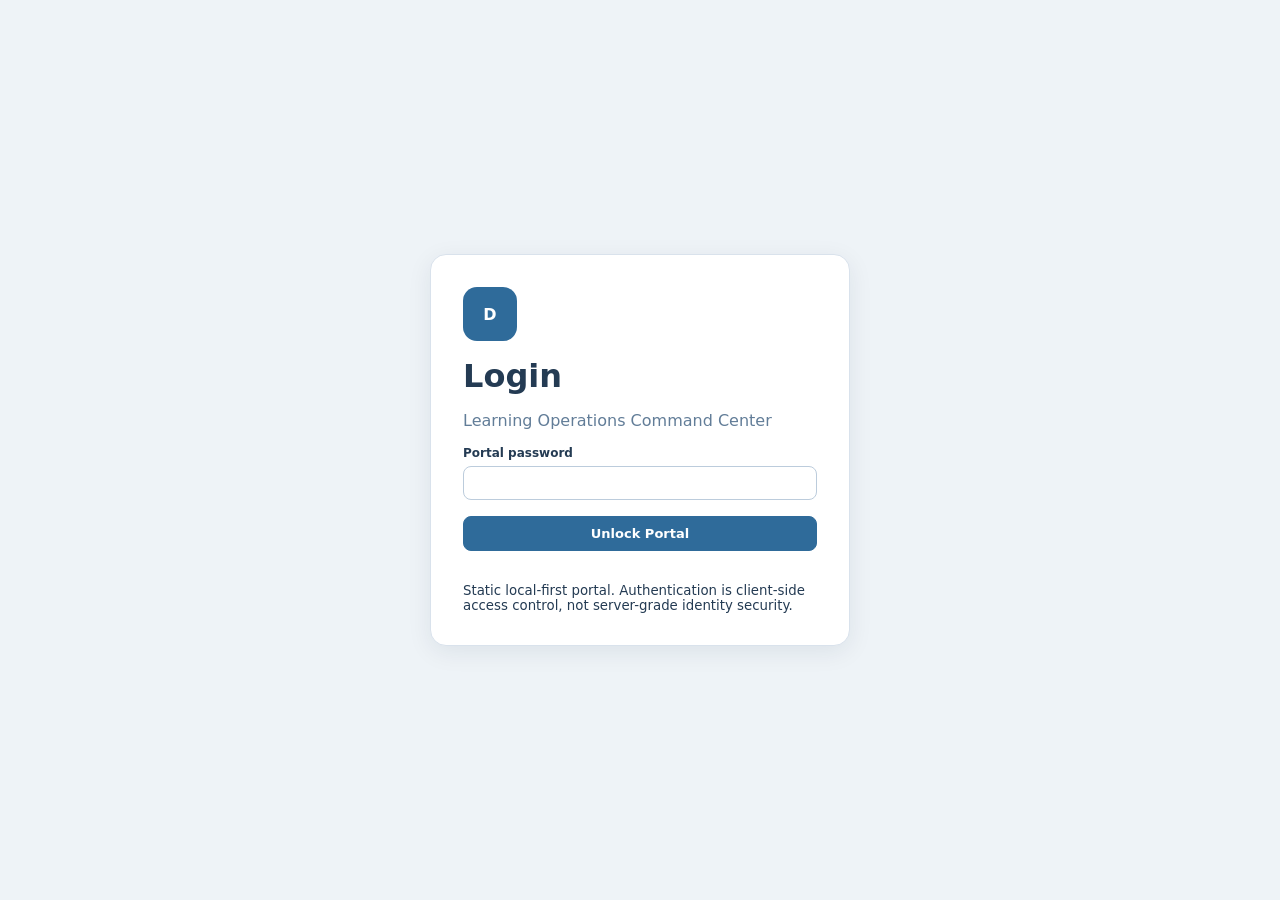
==== commit f3549d08: "Update index.html" ====
--- a/index.html
+++ b/index.html
@@ -1,8 +1,8 @@
 <!doctype html><html lang="en"><head><meta charset="utf-8"><meta name="viewport" content="width=device-width,initial-scale=1"><meta name="theme-color" content="#102a43"><title>Track A — Learning Operations Command Center</title><link rel="stylesheet" href="./css/variables.css?v=darkfix6"><link rel="stylesheet" href="./css/layout.css?v=darkfix6"><link rel="stylesheet" href="./css/components.css?v=darkfix6"><link rel="stylesheet" href="./css/responsive.css?v=darkfix6"><link rel="stylesheet" href="./css/advanced.css?v=darkfix6"></head>
 <body>
-<div id="login" class="auth-shell"><form id="loginForm" class="auth-card"><div class="brand-mark">TA</div><h1>Login</h1><p>Learning Operations Command Center</p><label>Portal password<input id="loginPassword" type="password" autocomplete="current-password" required></label><button class="btn primary" type="submit">Unlock Portal</button><p id="loginError" class="error" role="alert"></p><small>Static local-first portal. Authentication is client-side access control, not server-grade identity security.</small></form></div>
+<div id="login" class="auth-shell"><form id="loginForm" class="auth-card"><div class="brand-mark">D</div><h1>Login</h1><p>Learning Operations Command Center</p><label>Portal password<input id="loginPassword" type="password" autocomplete="current-password" required></label><button class="btn primary" type="submit">Unlock Portal</button><p id="loginError" class="error" role="alert"></p><small>Static local-first portal. Authentication is client-side access control, not server-grade identity security.</small></form></div>
 <div id="app" class="app-shell hidden">
-<aside class="sidebar"><div class="brand"><span class="brand-mark small">TA</span><div><strong>TRACK A</strong><small>Learning Operations</small></div></div><nav id="nav" aria-label="Primary"></nav><div class="sidebar-foot"><span id="saveState" class="save-state">Saved</span><button id="lockPortal" class="btn ghost">Lock Portal</button></div></aside>
+<aside class="sidebar"><div class="brand"><span class="brand-mark small">D</span><div><strong>Dashbord</strong><small>Learning Operations</small></div></div><nav id="nav" aria-label="Primary"></nav><div class="sidebar-foot"><span id="saveState" class="save-state">Saved</span><button id="lockPortal" class="btn ghost">Lock Portal</button></div></aside>
 <header class="topbar"><button id="menuBtn" class="icon-btn" aria-label="Toggle navigation">☰</button><div><h1 id="pageTitle">Command Center</h1><p id="pageSubtitle">Execution, evidence and readiness</p></div><div class="top-actions"><div class="theme-menu" aria-label="Theme selector">
 <button class="theme-trigger" type="button" aria-label="Choose theme" title="Choose theme">◐</button>
 <div class="theme-popover" role="group" aria-label="Themes">
